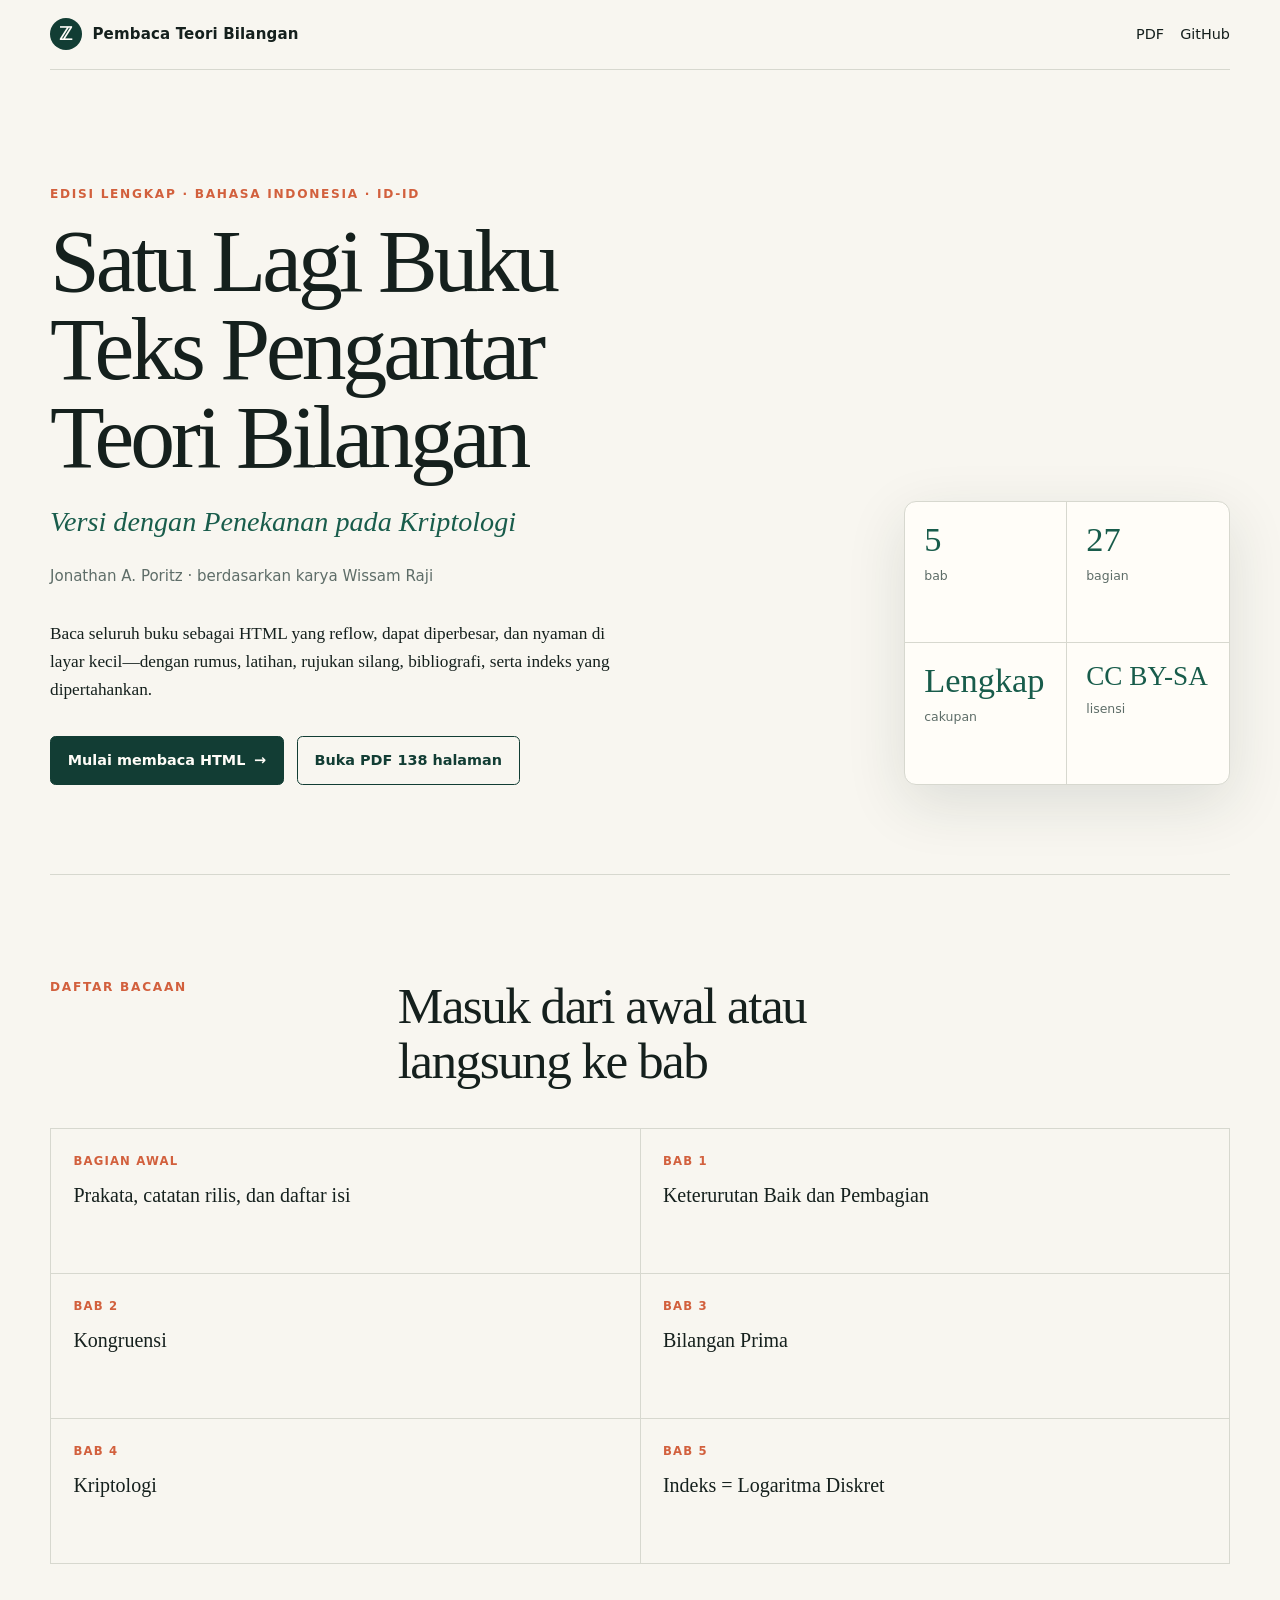
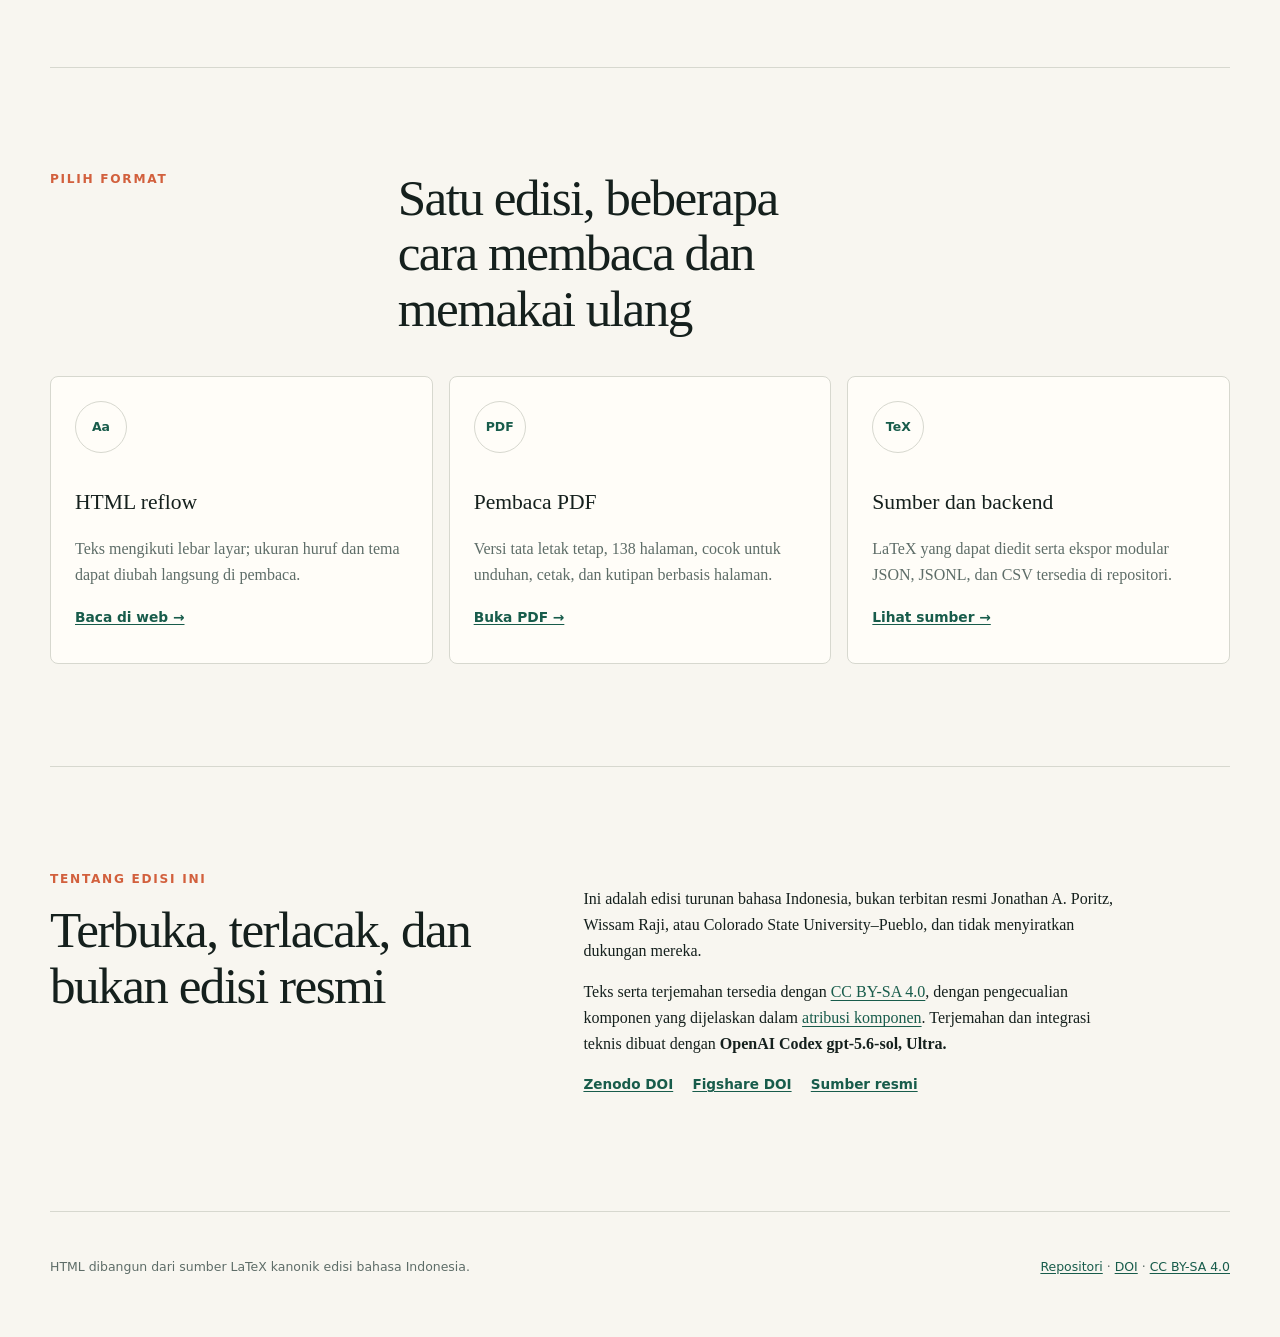
==== docs/index.html @ 66df945d "Add live reflowable HTML reader" ====
<!doctype html>
<html lang="id-ID">
<head>
  <meta charset="utf-8">
  <meta name="viewport" content="width=device-width, initial-scale=1">
  <meta name="color-scheme" content="light dark">
  <meta name="theme-color" content="#132a24">
  <meta name="description" content="Pembaca HTML reflow lengkap untuk edisi bahasa Indonesia Yet Another Introductory Number Theory Textbook karya Jonathan A. Poritz.">
  <meta name="author" content="Jonathan A. Poritz">
  <meta name="language" content="id-ID">
  <meta name="robots" content="index, follow">
  <meta property="og:type" content="book">
  <meta property="og:locale" content="id_ID">
  <meta property="og:title" content="Satu Lagi Buku Teks Pengantar Teori Bilangan — Edisi Bahasa Indonesia">
  <meta property="og:description" content="Pembaca HTML reflow lengkap dengan lima bab, latihan, bibliografi, dan indeks.">
  <meta property="og:url" content="https://kokunoyumeto.github.io/yet-another-introductory-number-theory-textbook-id/">
  <link rel="canonical" href="https://kokunoyumeto.github.io/yet-another-introductory-number-theory-textbook-id/">
  <link rel="alternate" hreflang="id" href="https://kokunoyumeto.github.io/yet-another-introductory-number-theory-textbook-id/">
  <title>Satu Lagi Buku Teks Pengantar Teori Bilangan — Pembaca HTML</title>
  <link rel="stylesheet" href="site.css">
  <script defer src="reader.js"></script>
  <script type="application/ld+json">
  {
    "@context": "https://schema.org",
    "@type": "Book",
    "name": "Satu Lagi Buku Teks Pengantar Teori Bilangan (Versi dengan Penekanan pada Kriptologi) — Edisi Bahasa Indonesia",
    "inLanguage": "id-ID",
    "author": { "@type": "Person", "name": "Jonathan A. Poritz" },
    "isBasedOn": "https://poritz.net/jonathan/share/yaintt/",
    "license": "https://creativecommons.org/licenses/by-sa/4.0/",
    "url": "https://kokunoyumeto.github.io/yet-another-introductory-number-theory-textbook-id/",
    "sameAs": [
      "https://doi.org/10.5281/zenodo.22052196",
      "https://doi.org/10.6084/m9.figshare.33314736.v2",
      "https://github.com/KokunoYumeto/yet-another-introductory-number-theory-textbook-id"
    ]
  }
  </script>
</head>
<body class="landing-page">
  <a class="skip-link" href="#main">Lewati ke isi utama</a>
  <header class="site-header">
    <a class="wordmark" href="./" aria-label="Beranda pembaca">
      <span class="wordmark-mark" aria-hidden="true">ℤ</span>
      <span>Pembaca Teori Bilangan</span>
    </a>
    <nav class="header-actions" aria-label="Tautan edisi">
      <a href="YAINTT_ID.pdf">PDF</a>
      <a href="https://github.com/KokunoYumeto/yet-another-introductory-number-theory-textbook-id">GitHub</a>
    </nav>
  </header>

  <main id="main">
    <section class="hero" aria-labelledby="book-title">
      <div class="hero-copy">
        <p class="eyebrow">Edisi lengkap · Bahasa Indonesia · id-ID</p>
        <h1 id="book-title">Satu Lagi Buku Teks Pengantar Teori Bilangan</h1>
        <p class="subtitle">Versi dengan Penekanan pada Kriptologi</p>
        <p class="byline">Jonathan A. Poritz · berdasarkan karya Wissam Raji</p>
        <p class="lede">Baca seluruh buku sebagai HTML yang reflow, dapat diperbesar, dan nyaman di layar kecil—dengan rumus, latihan, rujukan silang, bibliografi, serta indeks yang dipertahankan.</p>
        <div class="hero-actions">
          <a class="button button-primary" href="reader/index.html">Mulai membaca HTML <span aria-hidden="true">→</span></a>
          <a class="button button-secondary" href="YAINTT_ID.pdf">Buka PDF 138 halaman</a>
        </div>
      </div>
      <aside class="edition-card" aria-label="Ringkasan edisi">
        <div><strong>5</strong><span>bab</span></div>
        <div><strong>27</strong><span>bagian</span></div>
        <div><strong>Lengkap</strong><span>cakupan</span></div>
        <div><strong>CC BY-SA</strong><span>lisensi</span></div>
      </aside>
    </section>

    <section class="chapter-section" aria-labelledby="chapters-title">
      <div class="section-heading">
        <p class="eyebrow">Daftar bacaan</p>
        <h2 id="chapters-title">Masuk dari awal atau langsung ke bab</h2>
      </div>
      <ol class="chapter-grid" id="chapter-grid">
        <li><a href="reader/index.html"><span>Bagian awal</span><strong>Prakata, catatan rilis, dan daftar isi</strong></a></li>
        <li><a href="reader/1-chap-WOaD.html"><span>Bab 1</span><strong>Keterurutan Baik dan Pembagian</strong></a></li>
        <li><a href="reader/2-chap-Cs.html"><span>Bab 2</span><strong>Kongruensi</strong></a></li>
        <li><a href="reader/3-chap-PNs.html"><span>Bab 3</span><strong>Bilangan Prima</strong></a></li>
        <li><a href="reader/4-chap-Crypto.html"><span>Bab 4</span><strong>Kriptologi</strong></a></li>
        <li><a href="reader/5-chap-IeqDL.html"><span>Bab 5</span><strong>Indeks = Logaritma Diskret</strong></a></li>
      </ol>
    </section>

    <section class="format-section" aria-labelledby="formats-title">
      <div class="section-heading">
        <p class="eyebrow">Pilih format</p>
        <h2 id="formats-title">Satu edisi, beberapa cara membaca dan memakai ulang</h2>
      </div>
      <div class="format-grid">
        <article>
          <span class="format-icon" aria-hidden="true">Aa</span>
          <h3>HTML reflow</h3>
          <p>Teks mengikuti lebar layar; ukuran huruf dan tema dapat diubah langsung di pembaca.</p>
          <a href="reader/index.html">Baca di web →</a>
        </article>
        <article>
          <span class="format-icon" aria-hidden="true">PDF</span>
          <h3>Pembaca PDF</h3>
          <p>Versi tata letak tetap, 138 halaman, cocok untuk unduhan, cetak, dan kutipan berbasis halaman.</p>
          <a href="YAINTT_ID.pdf">Buka PDF →</a>
        </article>
        <article>
          <span class="format-icon" aria-hidden="true">TeX</span>
          <h3>Sumber dan backend</h3>
          <p>LaTeX yang dapat diedit serta ekspor modular JSON, JSONL, dan CSV tersedia di repositori.</p>
          <a href="https://github.com/KokunoYumeto/yet-another-introductory-number-theory-textbook-id">Lihat sumber →</a>
        </article>
      </div>
    </section>

    <section class="about-section" aria-labelledby="about-title">
      <div>
        <p class="eyebrow">Tentang edisi ini</p>
        <h2 id="about-title">Terbuka, terlacak, dan bukan edisi resmi</h2>
      </div>
      <div class="about-copy">
        <p>Ini adalah edisi turunan bahasa Indonesia, bukan terbitan resmi Jonathan A. Poritz, Wissam Raji, atau Colorado State University–Pueblo, dan tidak menyiratkan dukungan mereka.</p>
        <p>Teks serta terjemahan tersedia dengan <a href="https://creativecommons.org/licenses/by-sa/4.0/">CC BY-SA 4.0</a>, dengan pengecualian komponen yang dijelaskan dalam <a href="https://github.com/KokunoYumeto/yet-another-introductory-number-theory-textbook-id/blob/main/ATTRIBUTION.md">atribusi komponen</a>. Terjemahan dan integrasi teknis dibuat dengan <strong>OpenAI Codex gpt-5.6-sol, Ultra.</strong></p>
        <ul class="preservation-links">
          <li><a href="https://doi.org/10.5281/zenodo.22052196">Zenodo DOI</a></li>
          <li><a href="https://doi.org/10.6084/m9.figshare.33314736.v2">Figshare DOI</a></li>
          <li><a href="https://poritz.net/jonathan/share/yaintt/">Sumber resmi</a></li>
        </ul>
      </div>
    </section>
  </main>

  <footer class="site-footer">
    <p>HTML dibangun dari sumber LaTeX kanonik edisi bahasa Indonesia.</p>
    <p><a href="https://github.com/KokunoYumeto/yet-another-introductory-number-theory-textbook-id">Repositori</a> · <a href="https://doi.org/10.5281/zenodo.22052196">DOI</a> · <a href="https://creativecommons.org/licenses/by-sa/4.0/">CC BY-SA 4.0</a></p>
  </footer>
</body>
</html>
---- docs/site.css ----
:root {
  color-scheme: light dark;
  --ink: #15201d;
  --muted: #5e6d68;
  --paper: #f8f6f0;
  --paper-strong: #fffdf8;
  --surface: #eeeee7;
  --line: #d7d8cf;
  --brand: #185c4b;
  --brand-dark: #123d34;
  --accent: #d2603d;
  --focus: #007c91;
  --shadow: 0 18px 60px rgb(23 46 39 / 0.12);
  --reader-size: 1rem;
  --measure: 74ch;
}

@media (prefers-color-scheme: dark) {
  :root {
    --ink: #edf3ef;
    --muted: #acbbb5;
    --paper: #111916;
    --paper-strong: #18221f;
    --surface: #202b27;
    --line: #33423c;
    --brand: #74cfb3;
    --brand-dark: #9fdec9;
    --accent: #f08a67;
    --focus: #72d4e5;
    --shadow: 0 18px 60px rgb(0 0 0 / 0.3);
  }
}

:root[data-theme="light"] {
  color-scheme: light;
  --ink: #15201d;
  --muted: #5e6d68;
  --paper: #f8f6f0;
  --paper-strong: #fffdf8;
  --surface: #eeeee7;
  --line: #d7d8cf;
  --brand: #185c4b;
  --brand-dark: #123d34;
  --accent: #d2603d;
  --focus: #007c91;
  --shadow: 0 18px 60px rgb(23 46 39 / 0.12);
}

:root[data-theme="dark"] {
  color-scheme: dark;
  --ink: #edf3ef;
  --muted: #acbbb5;
  --paper: #111916;
  --paper-strong: #18221f;
  --surface: #202b27;
  --line: #33423c;
  --brand: #74cfb3;
  --brand-dark: #9fdec9;
  --accent: #f08a67;
  --focus: #72d4e5;
  --shadow: 0 18px 60px rgb(0 0 0 / 0.3);
}

*, *::before, *::after { box-sizing: border-box; }

html {
  background: var(--paper);
  color: var(--ink);
  font-family: Georgia, "Times New Roman", serif;
  line-height: 1.62;
  scroll-behavior: smooth;
  text-rendering: optimizeLegibility;
}

body {
  margin: 0;
  min-height: 100vh;
  background: var(--paper);
  color: var(--ink);
}

a { color: var(--brand); text-underline-offset: 0.16em; }
a:hover { color: var(--accent); }
a:focus-visible, button:focus-visible {
  outline: 3px solid var(--focus);
  outline-offset: 3px;
}

.skip-link {
  position: fixed;
  z-index: 1000;
  top: 0.75rem;
  left: 0.75rem;
  transform: translateY(-180%);
  padding: 0.65rem 0.85rem;
  border-radius: 0.4rem;
  background: var(--ink);
  color: var(--paper);
}
.skip-link:focus { transform: none; }

.site-header,
.reader-toolbar {
  display: flex;
  align-items: center;
  justify-content: space-between;
  gap: 1rem;
  width: min(100% - 2rem, 1180px);
  margin: 0 auto;
}

.site-header {
  padding: 1.15rem 0;
  border-bottom: 1px solid var(--line);
  font-family: system-ui, -apple-system, "Segoe UI", sans-serif;
}

.wordmark {
  display: inline-flex;
  align-items: center;
  gap: 0.65rem;
  color: var(--ink);
  font-size: 0.94rem;
  font-weight: 750;
  letter-spacing: 0.01em;
  text-decoration: none;
}

.wordmark-mark {
  display: grid;
  width: 2rem;
  height: 2rem;
  place-items: center;
  border-radius: 50%;
  background: var(--brand-dark);
  color: var(--paper-strong);
  font-family: Georgia, serif;
  font-size: 1.1rem;
}

.header-actions { display: flex; gap: 1rem; }
.header-actions a { color: var(--ink); font-size: 0.9rem; text-decoration: none; }

.landing-page main,
.site-footer {
  width: min(100% - 2rem, 1180px);
  margin-inline: auto;
}

.hero {
  display: grid;
  grid-template-columns: minmax(0, 1.55fr) minmax(250px, 0.65fr);
  gap: clamp(2rem, 6vw, 6rem);
  align-items: end;
  min-height: min(720px, 78vh);
  padding: clamp(4rem, 9vw, 8rem) 0 clamp(3rem, 7vw, 6rem);
}

.eyebrow {
  margin: 0 0 0.8rem;
  color: var(--accent);
  font-family: system-ui, -apple-system, "Segoe UI", sans-serif;
  font-size: 0.76rem;
  font-weight: 800;
  letter-spacing: 0.14em;
  text-transform: uppercase;
}

.hero h1 {
  max-width: 15ch;
  margin: 0;
  font-size: clamp(2.65rem, 7vw, 6.6rem);
  font-weight: 500;
  letter-spacing: -0.045em;
  line-height: 0.98;
}

.subtitle {
  margin: 1.15rem 0 0;
  color: var(--brand);
  font-size: clamp(1.2rem, 2.2vw, 1.8rem);
  font-style: italic;
}

.byline {
  margin: 1.2rem 0 0;
  color: var(--muted);
  font-family: system-ui, -apple-system, "Segoe UI", sans-serif;
  font-size: 0.94rem;
}

.lede { max-width: 66ch; margin: 2rem 0 0; font-size: 1.08rem; }
.hero-actions { display: flex; flex-wrap: wrap; gap: 0.8rem; margin-top: 2rem; }

.button {
  display: inline-flex;
  align-items: center;
  justify-content: center;
  gap: 0.55rem;
  min-height: 3rem;
  padding: 0.72rem 1.05rem;
  border: 1px solid var(--brand-dark);
  border-radius: 0.35rem;
  font-family: system-ui, -apple-system, "Segoe UI", sans-serif;
  font-size: 0.9rem;
  font-weight: 750;
  text-decoration: none;
}
.button-primary { background: var(--brand-dark); color: var(--paper-strong); }
.button-primary:hover { background: var(--accent); border-color: var(--accent); color: white; }
.button-secondary { color: var(--brand-dark); }

.edition-card {
  display: grid;
  grid-template-columns: repeat(2, minmax(0, 1fr));
  border: 1px solid var(--line);
  border-radius: 0.75rem;
  background: var(--paper-strong);
  box-shadow: var(--shadow);
  overflow: hidden;
}
.edition-card div { min-height: 8.8rem; padding: 1.2rem; border: 0 solid var(--line); }
.edition-card div:nth-child(odd) { border-right-width: 1px; }
.edition-card div:nth-child(-n + 2) { border-bottom-width: 1px; }
.edition-card strong { display: block; color: var(--brand); font-size: clamp(1.35rem, 3vw, 2.15rem); font-weight: 500; line-height: 1.05; }
.edition-card div:last-child strong { font-size: clamp(1.1rem, 2.2vw, 1.7rem); white-space: nowrap; }
.edition-card span { display: block; margin-top: 0.55rem; color: var(--muted); font-family: system-ui, -apple-system, "Segoe UI", sans-serif; font-size: 0.78rem; }

.chapter-section,
.format-section,
.about-section {
  padding: clamp(4rem, 8vw, 7rem) 0;
  border-top: 1px solid var(--line);
}

.section-heading { display: grid; grid-template-columns: 0.55fr 1.45fr; gap: 2rem; align-items: start; margin-bottom: 2.5rem; }
.section-heading h2,
.about-section h2 { max-width: 18ch; margin: 0; font-size: clamp(2rem, 4vw, 3.5rem); font-weight: 500; letter-spacing: -0.03em; line-height: 1.08; }

.chapter-grid { display: grid; grid-template-columns: repeat(2, minmax(0, 1fr)); gap: 1px; margin: 0; padding: 1px; background: var(--line); list-style: none; }
.chapter-grid li { background: var(--paper); }
.chapter-grid a { display: block; min-height: 9rem; padding: 1.4rem; color: var(--ink); text-decoration: none; }
.chapter-grid a:hover { background: var(--paper-strong); color: var(--brand); }
.chapter-grid span { display: block; margin-bottom: 0.75rem; color: var(--accent); font-family: system-ui, -apple-system, "Segoe UI", sans-serif; font-size: 0.73rem; font-weight: 800; letter-spacing: 0.1em; text-transform: uppercase; }
.chapter-grid strong { max-width: 28ch; font-size: 1.25rem; font-weight: 500; line-height: 1.25; }

.format-grid { display: grid; grid-template-columns: repeat(3, minmax(0, 1fr)); gap: 1rem; }
.format-grid article { min-height: 18rem; padding: 1.5rem; border: 1px solid var(--line); border-radius: 0.5rem; background: var(--paper-strong); }
.format-icon { display: grid; width: 3.25rem; height: 3.25rem; place-items: center; border: 1px solid var(--line); border-radius: 50%; color: var(--brand); font-family: system-ui, -apple-system, "Segoe UI", sans-serif; font-size: 0.78rem; font-weight: 800; }
.format-grid h3 { margin: 2rem 0 0.6rem; font-size: 1.35rem; font-weight: 500; }
.format-grid p { color: var(--muted); }
.format-grid a { font-family: system-ui, -apple-system, "Segoe UI", sans-serif; font-size: 0.86rem; font-weight: 750; }

.about-section { display: grid; grid-template-columns: 0.8fr 1.2fr; gap: clamp(2rem, 8vw, 8rem); }
.about-copy { max-width: 68ch; }
.preservation-links { display: flex; flex-wrap: wrap; gap: 0.6rem 1.2rem; padding: 0; list-style: none; font-family: system-ui, -apple-system, "Segoe UI", sans-serif; font-size: 0.85rem; font-weight: 700; }

.site-footer { display: flex; justify-content: space-between; gap: 1rem; padding: 2rem 0 3rem; border-top: 1px solid var(--line); color: var(--muted); font-family: system-ui, -apple-system, "Segoe UI", sans-serif; font-size: 0.78rem; }

/* Controls and layout for the generated Pandoc reader pages. */
.reader-shell { min-height: 100vh; }
.reader-toolbar-wrap { position: sticky; z-index: 100; top: 0; border-bottom: 1px solid var(--line); background: color-mix(in srgb, var(--paper) 92%, transparent); -webkit-backdrop-filter: blur(12px); backdrop-filter: blur(12px); }
.reader-toolbar { min-height: 3.85rem; font-family: system-ui, -apple-system, "Segoe UI", sans-serif; }
.reader-toolbar a { color: var(--ink); text-decoration: none; }
.reader-toolbar .reader-links,
.reader-toolbar .reader-tools { display: flex; align-items: center; gap: 0.4rem; }
.reader-toolbar .reader-links a { padding: 0.45rem 0.55rem; border-radius: 0.3rem; font-size: 0.78rem; font-weight: 700; }
.reader-toolbar .reader-links a:hover { background: var(--surface); }
.reader-tool {
  min-width: 2.25rem;
  min-height: 2.25rem;
  padding: 0.35rem 0.55rem;
  border: 1px solid var(--line);
  border-radius: 0.35rem;
  background: var(--paper-strong);
  color: var(--ink);
  font: 700 0.78rem/1 system-ui, -apple-system, "Segoe UI", sans-serif;
  cursor: pointer;
}
.reader-progress { position: absolute; bottom: -1px; left: 0; width: 0; height: 2px; background: var(--accent); }

body.reader-page {
  width: min(100% - 2rem, 980px);
  margin: 0 auto;
  padding: clamp(2.2rem, 6vw, 5rem) clamp(0rem, 3vw, 2rem) 7rem;
  background: var(--paper);
  font-size: var(--reader-size);
}

body.reader-page > :not(.reader-toolbar-wrap) { max-width: var(--measure); margin-inline: auto; }
body.reader-page > .tableofcontents,
body.reader-page > .maketitle { max-width: 100%; }
body.reader-page .titleHead,
body.reader-page .chapterHead,
body.reader-page .likechapterHead { color: var(--ink); font-weight: 500; letter-spacing: -0.035em; line-height: 1.08; }
body.reader-page .titleHead { font-size: clamp(2.4rem, 7vw, 5.3rem); }
body.reader-page .chapterHead,
body.reader-page .likechapterHead { margin: 2rem 0 3.2rem; font-size: clamp(2.1rem, 5vw, 4.1rem); }
body.reader-page .sectionHead,
body.reader-page .likesectionHead { margin: 3.5rem 0 1.25rem; color: var(--brand-dark); font-size: clamp(1.5rem, 3vw, 2.25rem); font-weight: 500; line-height: 1.2; }
body.reader-page .subsectionHead,
body.reader-page .likesubsectionHead { margin: 2.7rem 0 1rem; color: var(--ink); font-size: 1.25rem; }
body.reader-page p { margin: 0.85rem 0; text-align: left; }
body.reader-page main { min-width: 0; max-width: 100%; }
body.reader-page a,
body.reader-page code { overflow-wrap: anywhere; word-break: break-word; }
body.reader-page img { max-width: 100%; height: auto; }
body.reader-page figure,
body.reader-page .figure { max-width: 100%; margin: 2rem auto; text-align: center; }
body.reader-page table,
body.reader-page .tabular { display: block; max-width: 100%; margin: 1.5rem auto; overflow-x: auto; border-collapse: collapse; }
body.reader-page th,
body.reader-page td { padding: 0.35rem 0.55rem; border: 1px solid var(--line); }
body.reader-page pre,
body.reader-page .verbatim { max-width: 100%; padding: 1rem; overflow-x: auto; border-radius: 0.35rem; background: var(--surface); font-size: 0.88em; }
body.reader-page math,
body.reader-page .math-display,
body.reader-page .equation,
body.reader-page .equation-star { max-width: 100%; overflow-x: auto; overflow-y: hidden; }
body.reader-page math[display="block"] { display: block; margin: 1.4rem auto; padding: 0.35rem 0; }
body.reader-page .theorem,
body.reader-page .lemma,
body.reader-page .proposition,
body.reader-page .corollary,
body.reader-page .definition,
body.reader-page .example,
body.reader-page .examples,
body.reader-page .remark,
body.reader-page .exercise,
body.reader-page .WOprinciple {
  margin: 1.6rem 0;
  padding: 1rem 1.1rem;
  border-left: 4px solid var(--brand);
  background: var(--paper-strong);
}
body.reader-page .exercise { border-left-color: var(--accent); }
body.reader-page .proof { margin: 1.2rem 0 1.8rem; padding-left: 1rem; border-left: 1px solid var(--line); }
body.reader-page .tableofcontents { padding: clamp(1.1rem, 4vw, 2.5rem); border: 1px solid var(--line); border-radius: 0.6rem; background: var(--paper-strong); }
body.reader-page .tableofcontents a { text-decoration: none; }
body.reader-page .crosslinks { display: flex; justify-content: space-between; gap: 1rem; margin-block: 2rem; padding-block: 1rem; border-block: 1px solid var(--line); font-family: system-ui, -apple-system, "Segoe UI", sans-serif; font-size: 0.8rem; }
body.reader-page #sitenav { max-width: 100%; margin-bottom: 2.5rem; padding: 0.75rem 0; border-block: 1px solid var(--line); }
body.reader-page .sitenav { display: flex; flex-wrap: wrap; gap: 0.5rem 1rem; }
body.reader-page .sitenav + .sitenav { margin-top: 0.35rem; }
body.reader-page .sitenav .navlink { flex: 1 1 15rem; color: var(--muted); font-family: system-ui, -apple-system, "Segoe UI", sans-serif; font-size: 0.78rem; }
body.reader-page .sitenav a { font-weight: 700; text-decoration: none; }
body.reader-page .footnotes { margin-top: 3rem; border-top: 1px solid var(--line); color: var(--muted); font-size: 0.9em; }

@media (max-width: 780px) {
  .hero { grid-template-columns: 1fr; min-height: auto; }
  .edition-card { max-width: 32rem; }
  .section-heading,
  .about-section { grid-template-columns: 1fr; }
  .format-grid { grid-template-columns: 1fr; }
  .chapter-grid { grid-template-columns: 1fr; }
  .site-footer { flex-direction: column; }
  .reader-toolbar .reader-links .optional-link { display: none; }
}

@media (max-width: 520px) {
  .header-actions a:last-child { display: none; }
  .hero h1 { font-size: clamp(2.55rem, 14vw, 4.2rem); }
  .edition-card div { min-height: 7rem; }
  .reader-toolbar { width: min(100% - 1rem, 1180px); }
  .reader-toolbar .wordmark span:last-child { display: none; }
  body.reader-page { width: min(100% - 1.25rem, 980px); }
}

@media print {
  .site-header, .site-footer, .reader-toolbar-wrap, .hero-actions { display: none !important; }
  body, body.reader-page { width: auto; max-width: none; padding: 0; background: white; color: black; }
  a { color: inherit; }
}
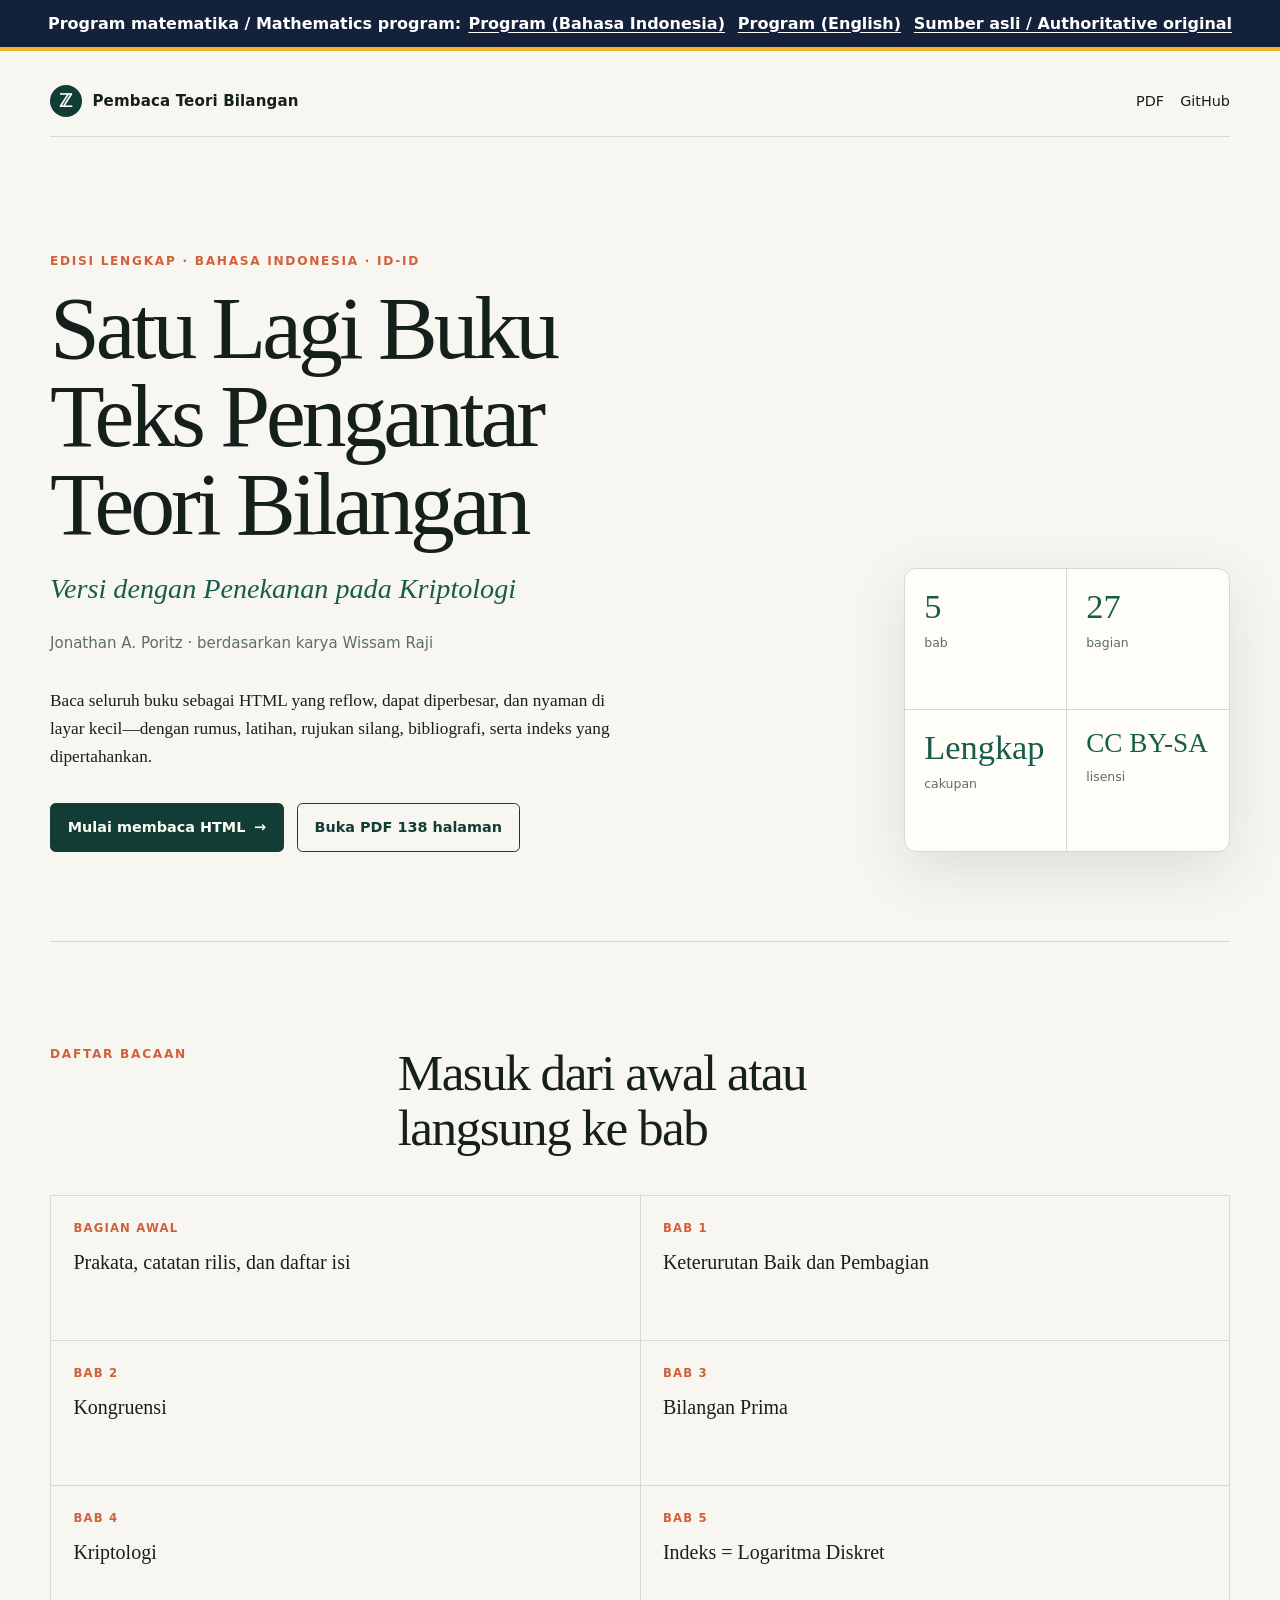
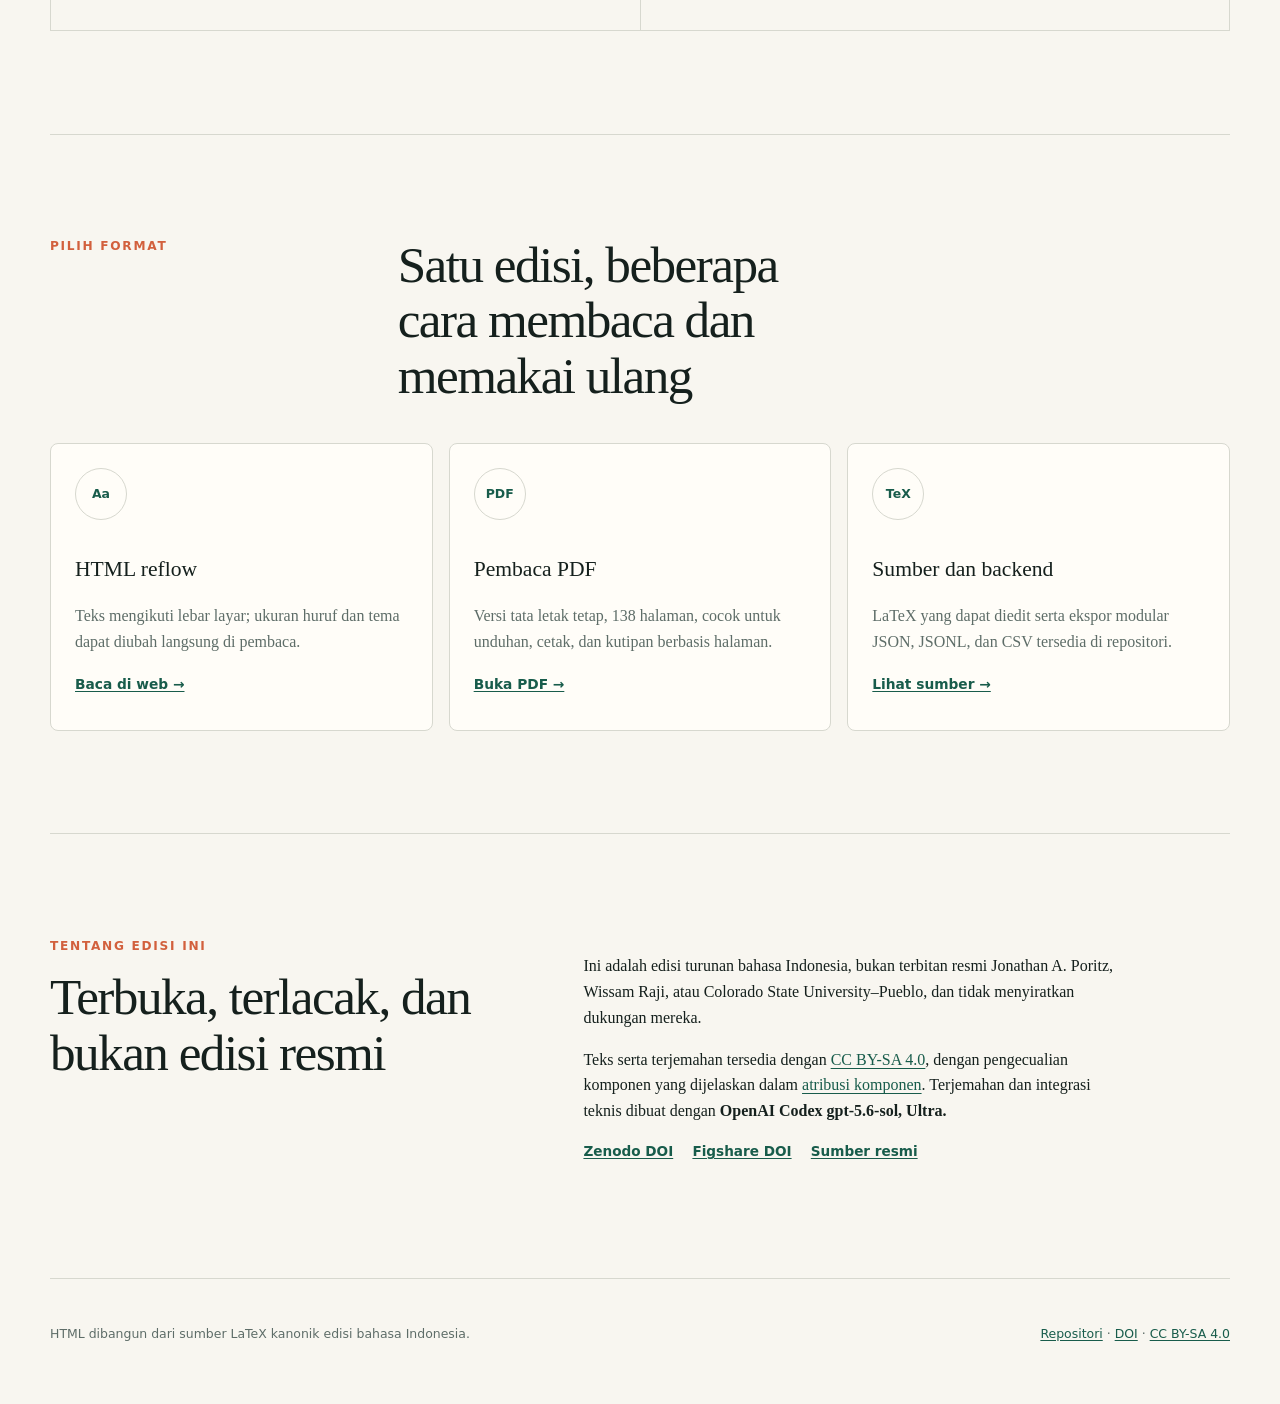
==== commit 574f76f7: "Add universal learner navigation" ====
--- a/docs/index.html
+++ b/docs/index.html
@@ -36,8 +36,12 @@
     ]
   }
   </script>
+<!-- program-matematika-federated-nav-style-v1 -->
+<link rel="stylesheet" href="federated-navigation.css" data-program-matematika-nav="v1">
 </head>
-<body class="landing-page">
+<body class="landing-page"><!-- program-matematika-federated-nav-v1:begin -->
+<nav class="program-matematika-federated-nav" aria-label="Navigasi program matematika / Mathematics program navigation"><strong>Program matematika / Mathematics program:</strong><ul><li><a href="https://kokunoyumeto.github.io/program-matematika-indonesia/id/#course-C60" data-program-link="central-id">Program (Bahasa Indonesia)</a></li><li><a href="https://kokunoyumeto.github.io/program-matematika-indonesia/en/#course-C60" data-program-link="central-en">Program (English)</a></li><li><a href="https://www.poritz.net/jonathan/share/yaintt.pdf" data-program-link="authoritative-original-1" rel="external">Sumber asli / Authoritative original</a></li></ul></nav>
+<!-- program-matematika-federated-nav-v1:end -->
   <a class="skip-link" href="#main">Lewati ke isi utama</a>
   <header class="site-header">
     <a class="wordmark" href="./" aria-label="Beranda pembaca">
--- a/docs/federated-navigation.css
+++ b/docs/federated-navigation.css
@@ -0,0 +1 @@
+.program-matematika-federated-nav{position:relative;z-index:1000;box-sizing:border-box;width:100%;margin:0 0 1rem;padding:.72rem 1rem;background:#13213a;color:#fff;border-bottom:4px solid #f0b429;font:600 1rem/1.5 system-ui,-apple-system,BlinkMacSystemFont,"Segoe UI",sans-serif;text-align:center}.program-matematika-federated-nav strong{display:inline-block;margin-right:.45rem}.program-matematika-federated-nav ul{display:inline-flex;flex-wrap:wrap;justify-content:center;gap:.35rem .8rem;margin:0;padding:0;list-style:none}.program-matematika-federated-nav li{margin:0;padding:0}.program-matematika-federated-nav a{color:#fff;text-decoration:underline;text-underline-offset:.18em}.program-matematika-federated-nav a:focus{outline:3px solid #fff;outline-offset:3px;border-radius:2px}@media print{.program-matematika-federated-nav{display:none}}
